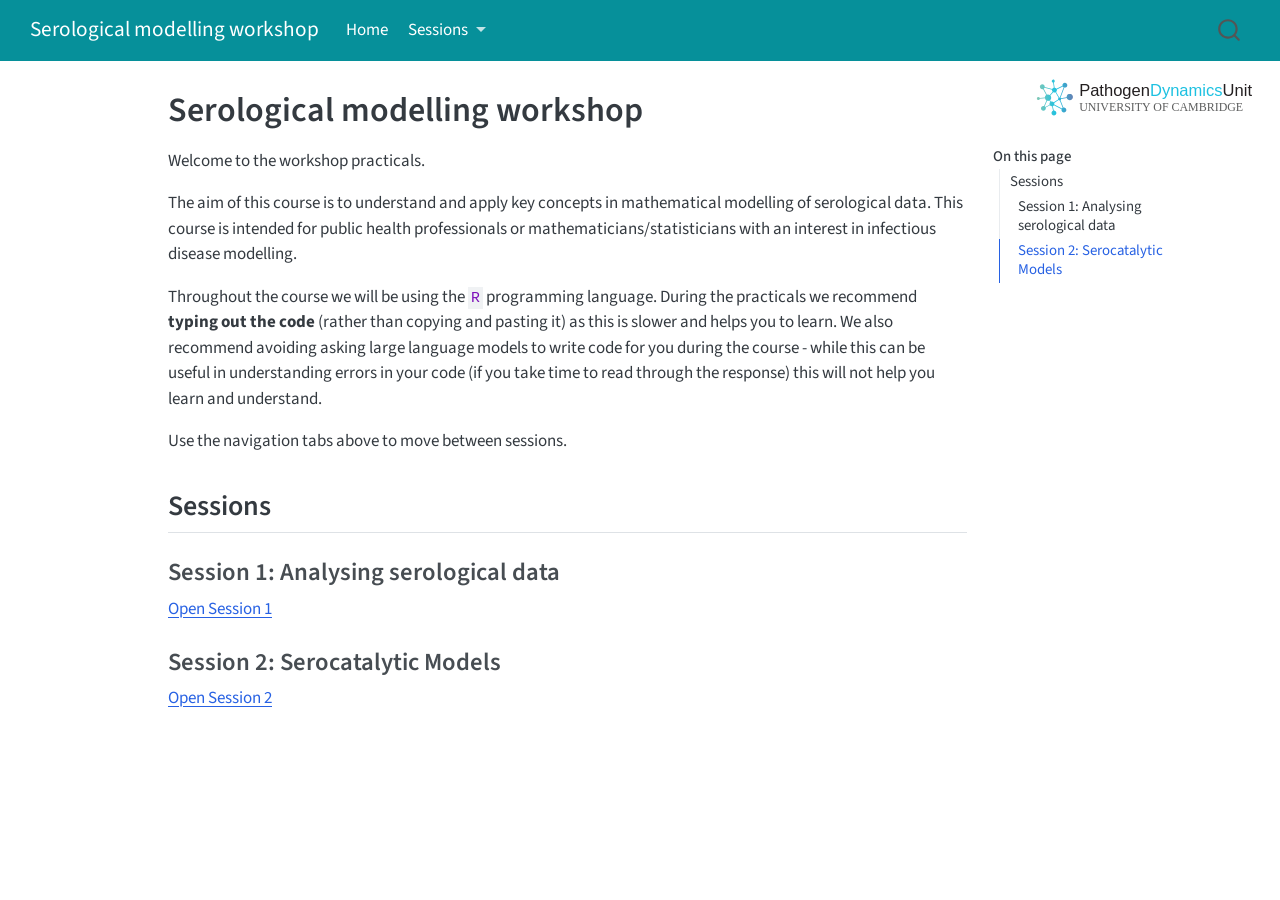
==== index.html @ 4f5a4b9c "Built site for gh-pages" ====
<!DOCTYPE html>
<html xmlns="http://www.w3.org/1999/xhtml" lang="en" xml:lang="en"><head>

<meta charset="utf-8">
<meta name="generator" content="quarto-1.10.19">

<meta name="viewport" content="width=device-width, initial-scale=1.0, user-scalable=yes">


<title>Serological modelling workshop</title>
<style>
/* Default styles provided by pandoc.
** See https://pandoc.org/MANUAL.html#variables-for-html for config info.
*/
span.smallcaps{font-variant: small-caps;}
div.columns{display: flex; gap: 1.5em;}
div.column{flex: auto;}
@media screen {
div.columns{gap: min(4vw, 1.5em);}
div.column{overflow-x: auto;}
}
div.hanging-indent{margin-left: 1.5em; text-indent: -1.5em;}
ul.task-list{list-style: none;}
ul.task-list li input[type="checkbox"] {
  width: 0.8em;
  margin: 0 0.8em 0.2em -1em; /* quarto-specific, see https://github.com/quarto-dev/quarto-cli/issues/4556 */ 
  vertical-align: middle;
}
</style>


<script src="site_libs/quarto-nav/quarto-nav.js"></script>
<script src="site_libs/quarto-nav/headroom.min.js"></script>
<script src="site_libs/clipboard/clipboard.min.js"></script>
<script src="site_libs/quarto-search/autocomplete.umd.js"></script>
<script src="site_libs/quarto-search/fuse.min.js"></script>
<script src="site_libs/quarto-search/quarto-search.js"></script>
<meta name="quarto:offset" content="./">
<script src="site_libs/quarto-html/quarto.js" type="module"></script>
<script src="site_libs/quarto-html/tabsets/tabsets.js" type="module"></script>
<script src="site_libs/quarto-html/popper.min.js"></script>
<script src="site_libs/quarto-html/tippy.umd.min.js"></script>
<script src="site_libs/quarto-html/anchor.min.js"></script>
<link href="site_libs/quarto-html/tippy.css" rel="stylesheet">
<link href="site_libs/quarto-html/quarto-syntax-highlighting-bf27225e3a48a9273f3daa8f8e829971.css" rel="stylesheet" id="quarto-text-highlighting-styles">
<script src="site_libs/bootstrap/bootstrap.min.js"></script>
<link href="site_libs/bootstrap/bootstrap-icons.css" rel="stylesheet">
<link href="site_libs/bootstrap/bootstrap-55617497126496852ff9f5a59253c640.min.css" rel="stylesheet" append-hash="true" id="quarto-bootstrap" data-mode="light">
<script id="quarto-search-options" type="application/json">{
  "location": "navbar",
  "copy-button": false,
  "collapse-after": 3,
  "panel-placement": "end",
  "type": "overlay",
  "limit": 50,
  "keyboard-shortcut": [
    "f",
    "/",
    "s"
  ],
  "show-item-context": false,
  "language": {
    "search-no-results-text": "No results",
    "search-matching-documents-text": "matching documents",
    "search-copy-link-title": "Copy link to search",
    "search-hide-matches-text": "Hide additional matches",
    "search-more-match-text": "more match in this document",
    "search-more-matches-text": "more matches in this document",
    "search-clear-button-title": "Clear",
    "search-text-placeholder": "",
    "search-detached-cancel-button-title": "Cancel",
    "search-submit-button-title": "Submit",
    "search-label": "Search"
  }
}</script>


<link rel="stylesheet" href="styles.css">
</head>

<body class="nav-fixed quarto-light">

<div id="quarto-search-results"></div>
  <header id="quarto-header" class="headroom fixed-top">
    <nav class="navbar navbar-expand-lg " data-bs-theme="dark">
      <div class="navbar-container container-fluid">
      <div class="navbar-brand-container mx-auto">
    <a class="navbar-brand" href="./index.html">
    <span class="navbar-title">Serological modelling workshop</span>
    </a>
  </div>
            <div id="quarto-search" class="" title="Search"></div>
          <button class="navbar-toggler" type="button" data-bs-toggle="collapse" data-bs-target="#navbarCollapse" aria-controls="navbarCollapse" role="menu" aria-expanded="false" aria-label="Toggle navigation" onclick="if (window.quartoToggleHeadroom) { window.quartoToggleHeadroom(); }">
  <span class="navbar-toggler-icon"></span>
</button>
          <div class="collapse navbar-collapse" id="navbarCollapse">
            <ul class="navbar-nav navbar-nav-scroll me-auto">
  <li class="nav-item">
    <a class="nav-link active" href="./index.html" aria-current="page"> 
<span class="menu-text">Home</span></a>
  </li>  
  <li class="nav-item dropdown ">
    <a class="nav-link dropdown-toggle" href="#" id="nav-menu-sessions" role="link" data-bs-toggle="dropdown" aria-expanded="false">
 <span class="menu-text">Sessions</span>
    </a>
    <ul class="dropdown-menu" aria-labelledby="nav-menu-sessions">    
        <li>
    <a class="dropdown-item" href="./sessions/serology-introduction.html">
 <span class="dropdown-text">Introduction to serology</span></a>
  </li>  
        <li>
    <a class="dropdown-item" href="./sessions/serocatalytic-models-practical.html">
 <span class="dropdown-text">Serocatalytic models</span></a>
  </li>  
    </ul>
  </li>
</ul>
          </div> <!-- /navcollapse -->
            <div class="quarto-navbar-tools">
</div>
      </div> <!-- /container-fluid -->
    </nav>
</header>
<!-- content -->
<div id="quarto-content" class="quarto-container page-columns page-rows-contents page-layout-article page-navbar">
<!-- sidebar -->
<!-- margin-sidebar -->
    <div id="quarto-margin-sidebar" class="sidebar margin-sidebar">
        <nav id="TOC" role="doc-toc" class="toc-active">
    <h2 id="toc-title">On this page</h2>
   
  <ul>
  <li><a href="#sessions" id="toc-sessions" class="nav-link active" data-scroll-target="#sessions">Sessions</a>
  <ul class="collapse">
  <li><a href="#session-1-analysing-serological-data" id="toc-session-1-analysing-serological-data" class="nav-link" data-scroll-target="#session-1-analysing-serological-data">Session 1: Analysing serological data</a></li>
  <li><a href="#session-2-serocatalytic-models" id="toc-session-2-serocatalytic-models" class="nav-link" data-scroll-target="#session-2-serocatalytic-models">Session 2: Serocatalytic Models</a></li>
  </ul></li>
  </ul>
</nav>
    </div>
<!-- main -->
<main class="content" id="quarto-document-content">

<header id="title-block-header" class="quarto-title-block default">
<div class="quarto-title">
<h1 class="title">Serological modelling workshop</h1>
</div>



<div class="quarto-title-meta">

    
  
    
  </div>
  


</header>


<p>Welcome to the workshop practicals.</p>
<p>The aim of this course is to understand and apply key concepts in mathematical modelling of serological data. This course is intended for public health professionals or mathematicians/statisticians with an interest in infectious disease modelling.</p>
<p>Throughout the course we will be using the <code>R</code> programming language. During the practicals we recommend <strong>typing out the code</strong> (rather than copying and pasting it) as this is slower and helps you to learn. We also recommend avoiding asking large language models to write code for you during the course - while this can be useful in understanding errors in your code (if you take time to read through the response) this will not help you learn and understand.</p>
<div class="workshop-logos">
<div class="quarto-figure quarto-figure-center">
<figure class="figure">
<p><img src="assets/pdu_logo.svg" class="workshop-logo img-fluid figure-img"></p>
<figcaption>PDU logo</figcaption>
</figure>
</div>
</div>
<p>Use the navigation tabs above to move between sessions.</p>
<section id="sessions" class="level2">
<h2 class="anchored" data-anchor-id="sessions">Sessions</h2>
<section id="session-1-analysing-serological-data" class="level3">
<h3 class="anchored" data-anchor-id="session-1-analysing-serological-data">Session 1: Analysing serological data</h3>
<p><a href="./sessions/serology-introduction.html">Open Session 1</a></p>
</section>
<section id="session-2-serocatalytic-models" class="level3">
<h3 class="anchored" data-anchor-id="session-2-serocatalytic-models">Session 2: Serocatalytic Models</h3>
<p><a href="./sessions/serocatalytic-models-practical.html">Open Session 2</a></p>


</section>
</section>

</main> <!-- /main -->
<script id="quarto-html-after-body" type="application/javascript">
  window.document.addEventListener("DOMContentLoaded", function (event) {
    const icon = "";
    const anchorJS = new window.AnchorJS();
    anchorJS.options = {
      placement: 'right',
      icon: icon
    };
    anchorJS.add('.anchored');
    const isCodeAnnotation = (el) => {
      for (const clz of el.classList) {
        if (clz.startsWith('code-annotation-')) {                     
          return true;
        }
      }
      return false;
    }
    const onCopySuccess = function(e) {
      // button target
      const button = e.trigger;
      // don't keep focus
      button.blur();
      // flash "checked"
      button.classList.add('code-copy-button-checked');
      var currentTitle = button.getAttribute("title");
      button.setAttribute("title", "Copied!");
      let tooltip;
      if (window.bootstrap) {
        button.setAttribute("data-bs-toggle", "tooltip");
        button.setAttribute("data-bs-placement", "left");
        button.setAttribute("data-bs-title", "Copied!");
        tooltip = new bootstrap.Tooltip(button, 
          { trigger: "manual", 
            customClass: "code-copy-button-tooltip",
            offset: [0, -8]});
        tooltip.show();    
      }
      setTimeout(function() {
        if (tooltip) {
          tooltip.hide();
          button.removeAttribute("data-bs-title");
          button.removeAttribute("data-bs-toggle");
          button.removeAttribute("data-bs-placement");
        }
        button.setAttribute("title", currentTitle);
        button.classList.remove('code-copy-button-checked');
      }, 1000);
      // clear code selection
      e.clearSelection();
    }
    const getTextToCopy = function(trigger) {
      const outerScaffold = trigger.parentElement.cloneNode(true);
      const codeEl = outerScaffold.querySelector('code');
      for (const childEl of codeEl.children) {
        if (isCodeAnnotation(childEl)) {
          childEl.remove();
        }
      }
      return codeEl.innerText;
    }
    const clipboard = new window.ClipboardJS('.code-copy-button:not([data-in-quarto-modal])', {
      text: getTextToCopy
    });
    clipboard.on('success', onCopySuccess);
    if (window.document.getElementById('quarto-embedded-source-code-modal')) {
      const clipboardModal = new window.ClipboardJS('.code-copy-button[data-in-quarto-modal]', {
        text: getTextToCopy,
        container: window.document.getElementById('quarto-embedded-source-code-modal')
      });
      clipboardModal.on('success', onCopySuccess);
    }
      var localhostRegex = new RegExp(/^(?:http|https):\/\/localhost\:?[0-9]*\//);
      var mailtoRegex = new RegExp(/^mailto:/);
        var filterRegex = new RegExp("https:\/\/EmilieFinch\.github\.io\/serology-workshop\/");
      var isInternal = (href) => {
          return filterRegex.test(href) || localhostRegex.test(href) || mailtoRegex.test(href);
      }
      // Inspect non-navigation links and adorn them if external
     var links = window.document.querySelectorAll('a[href]:not(.nav-link):not(.navbar-brand):not(.toc-action):not(.sidebar-link):not(.sidebar-item-toggle):not(.pagination-link):not(.no-external):not([aria-hidden]):not(.dropdown-item):not(.quarto-navigation-tool):not(.about-link)');
      for (var i=0; i<links.length; i++) {
        const link = links[i];
        if (!isInternal(link.href)) {
          // undo the damage that might have been done by quarto-nav.js in the case of
          // links that we want to consider external
          if (link.dataset.originalHref !== undefined) {
            link.href = link.dataset.originalHref;
          }
        }
      }
    function tippyHover(el, contentFn, onTriggerFn, onUntriggerFn) {
      const config = {
        allowHTML: true,
        maxWidth: 500,
        delay: 100,
        arrow: false,
        appendTo: function(el) {
            return el.parentElement;
        },
        interactive: true,
        interactiveBorder: 10,
        theme: 'quarto',
        placement: 'bottom-start',
      };
      if (contentFn) {
        config.content = contentFn;
      }
      if (onTriggerFn) {
        config.onTrigger = onTriggerFn;
      }
      if (onUntriggerFn) {
        config.onUntrigger = onUntriggerFn;
      }
      window.tippy(el, config); 
    }
    const noterefs = window.document.querySelectorAll('a[role="doc-noteref"]');
    for (var i=0; i<noterefs.length; i++) {
      const ref = noterefs[i];
      tippyHover(ref, function() {
        // use id or data attribute instead here
        let href = ref.getAttribute('data-footnote-href') || ref.getAttribute('href');
        try { href = new URL(href).hash; } catch {}
        const id = href.replace(/^#\/?/, "");
        const note = window.document.getElementById(id);
        if (note) {
          return note.innerHTML;
        } else {
          return "";
        }
      });
    }
    const xrefs = window.document.querySelectorAll('a.quarto-xref');
    const processXRef = (id, note) => {
      // Strip column container classes
      const stripColumnClz = (el) => {
        el.classList.remove("page-full", "page-columns");
        if (el.children) {
          for (const child of el.children) {
            stripColumnClz(child);
          }
        }
      }
      stripColumnClz(note)
      if (id === null || id.startsWith('sec-')) {
        // Special case sections, only their first couple elements
        const container = document.createElement("div");
        if (note.children && note.children.length > 2) {
          container.appendChild(note.children[0].cloneNode(true));
          for (let i = 1; i < note.children.length; i++) {
            const child = note.children[i];
            if (child.tagName === "P" && child.innerText === "") {
              continue;
            } else {
              container.appendChild(child.cloneNode(true));
              break;
            }
          }
          if (window.Quarto?.typesetMath) {
            window.Quarto.typesetMath(container);
          }
          return container.innerHTML
        } else {
          if (window.Quarto?.typesetMath) {
            window.Quarto.typesetMath(note);
          }
          return note.innerHTML;
        }
      } else {
        // Remove any anchor links if they are present
        const anchorLink = note.querySelector('a.anchorjs-link');
        if (anchorLink) {
          anchorLink.remove();
        }
        if (window.Quarto?.typesetMath) {
          window.Quarto.typesetMath(note);
        }
        if (note.classList.contains("callout")) {
          return note.outerHTML;
        } else {
          return note.innerHTML;
        }
      }
    }
    for (var i=0; i<xrefs.length; i++) {
      const xref = xrefs[i];
      tippyHover(xref, undefined, function(instance) {
        instance.disable();
        let url = xref.getAttribute('href');
        let hash = undefined; 
        if (url.startsWith('#')) {
          hash = url;
        } else {
          try { hash = new URL(url).hash; } catch {}
        }
        if (hash) {
          const id = hash.replace(/^#\/?/, "");
          const note = window.document.getElementById(id);
          if (note !== null) {
            try {
              const html = processXRef(id, note.cloneNode(true));
              instance.setContent(html);
            } finally {
              instance.enable();
              instance.show();
            }
          } else {
            // See if we can fetch this
            fetch(url.split('#')[0])
            .then(res => res.text())
            .then(html => {
              const parser = new DOMParser();
              const htmlDoc = parser.parseFromString(html, "text/html");
              const note = htmlDoc.getElementById(id);
              if (note !== null) {
                const html = processXRef(id, note);
                instance.setContent(html);
              } 
            }).finally(() => {
              instance.enable();
              instance.show();
            });
          }
        } else {
          // See if we can fetch a full url (with no hash to target)
          // This is a special case and we should probably do some content thinning / targeting
          fetch(url)
          .then(res => res.text())
          .then(html => {
            const parser = new DOMParser();
            const htmlDoc = parser.parseFromString(html, "text/html");
            const note = htmlDoc.querySelector('main.content');
            if (note !== null) {
              // This should only happen for chapter cross references
              // (since there is no id in the URL)
              // remove the first header
              if (note.children.length > 0 && note.children[0].tagName === "HEADER") {
                note.children[0].remove();
              }
              const html = processXRef(null, note);
              instance.setContent(html);
            } 
          }).finally(() => {
            instance.enable();
            instance.show();
          });
        }
      }, function(instance) {
      });
    }
        let selectedAnnoteEl;
        const selectorForAnnotation = ( cell, annotation) => {
          let cellAttr = 'data-code-cell="' + cell + '"';
          let lineAttr = 'data-code-annotation="' +  annotation + '"';
          const selector = 'span[' + cellAttr + '][' + lineAttr + ']';
          return selector;
        }
        const selectCodeLines = (annoteEl) => {
          const doc = window.document;
          const targetCell = annoteEl.getAttribute("data-target-cell");
          const targetAnnotation = annoteEl.getAttribute("data-target-annotation");
          const annoteSpan = window.document.querySelector(selectorForAnnotation(targetCell, targetAnnotation));
          const lines = annoteSpan.getAttribute("data-code-lines").split(",");
          const lineIds = lines.map((line) => {
            return targetCell + "-" + line;
          })
          let top = null;
          let height = null;
          let parent = null;
          if (lineIds.length > 0) {
              //compute the position of the single el (top and bottom and make a div)
              const el = window.document.getElementById(lineIds[0]);
              top = el.offsetTop;
              height = el.offsetHeight;
              parent = el.parentElement.parentElement;
            if (lineIds.length > 1) {
              const lastEl = window.document.getElementById(lineIds[lineIds.length - 1]);
              const bottom = lastEl.offsetTop + lastEl.offsetHeight;
              height = bottom - top;
            }
            if (top !== null && height !== null && parent !== null) {
              // cook up a div (if necessary) and position it 
              let div = window.document.getElementById("code-annotation-line-highlight");
              if (div === null) {
                div = window.document.createElement("div");
                div.setAttribute("id", "code-annotation-line-highlight");
                div.style.position = 'absolute';
                parent.appendChild(div);
              }
              div.style.top = top - 2 + "px";
              div.style.height = height + 4 + "px";
              div.style.left = 0;
              let gutterDiv = window.document.getElementById("code-annotation-line-highlight-gutter");
              if (gutterDiv === null) {
                gutterDiv = window.document.createElement("div");
                gutterDiv.setAttribute("id", "code-annotation-line-highlight-gutter");
                gutterDiv.style.position = 'absolute';
                const codeCell = window.document.getElementById(targetCell);
                const gutter = codeCell.querySelector('.code-annotation-gutter');
                gutter.appendChild(gutterDiv);
              }
              gutterDiv.style.top = top - 2 + "px";
              gutterDiv.style.height = height + 4 + "px";
            }
            selectedAnnoteEl = annoteEl;
          }
        };
        const unselectCodeLines = () => {
          const elementsIds = ["code-annotation-line-highlight", "code-annotation-line-highlight-gutter"];
          elementsIds.forEach((elId) => {
            const div = window.document.getElementById(elId);
            if (div) {
              div.remove();
            }
          });
          selectedAnnoteEl = undefined;
        };
          // Handle positioning of the toggle
      window.addEventListener(
        "resize",
        throttle(() => {
          elRect = undefined;
          if (selectedAnnoteEl) {
            selectCodeLines(selectedAnnoteEl);
          }
        }, 10)
      );
      function throttle(fn, ms) {
      let throttle = false;
      let timer;
        return (...args) => {
          if(!throttle) { // first call gets through
              fn.apply(this, args);
              throttle = true;
          } else { // all the others get throttled
              if(timer) clearTimeout(timer); // cancel #2
              timer = setTimeout(() => {
                fn.apply(this, args);
                timer = throttle = false;
              }, ms);
          }
        };
      }
        // Attach click handler to the DT
        const annoteDls = window.document.querySelectorAll('dt[data-target-cell]');
        for (const annoteDlNode of annoteDls) {
          annoteDlNode.addEventListener('click', (event) => {
            const clickedEl = event.target;
            if (clickedEl !== selectedAnnoteEl) {
              unselectCodeLines();
              const activeEl = window.document.querySelector('dt[data-target-cell].code-annotation-active');
              if (activeEl) {
                activeEl.classList.remove('code-annotation-active');
              }
              selectCodeLines(clickedEl);
              clickedEl.classList.add('code-annotation-active');
            } else {
              // Unselect the line
              unselectCodeLines();
              clickedEl.classList.remove('code-annotation-active');
            }
          });
        }
    const findCites = (el) => {
      const parentEl = el.parentElement;
      if (parentEl) {
        const cites = parentEl.dataset.cites;
        if (cites) {
          return {
            el,
            cites: cites.split(' ')
          };
        } else {
          return findCites(el.parentElement)
        }
      } else {
        return undefined;
      }
    };
    var bibliorefs = window.document.querySelectorAll('a[role="doc-biblioref"]');
    for (var i=0; i<bibliorefs.length; i++) {
      const ref = bibliorefs[i];
      const citeInfo = findCites(ref);
      if (citeInfo) {
        tippyHover(citeInfo.el, function() {
          var popup = window.document.createElement('div');
          citeInfo.cites.forEach(function(cite) {
            var citeDiv = window.document.createElement('div');
            citeDiv.classList.add('hanging-indent');
            citeDiv.classList.add('csl-entry');
            var biblioDiv = window.document.getElementById('ref-' + cite);
            if (biblioDiv) {
              citeDiv.innerHTML = biblioDiv.innerHTML;
            }
            popup.appendChild(citeDiv);
          });
          return popup.innerHTML;
        });
      }
    }
  });
  </script>
</div> <!-- /content -->




</body></html>
---- site_libs/quarto-html/tippy.css ----
.tippy-box[data-animation=fade][data-state=hidden]{opacity:0}[data-tippy-root]{max-width:calc(100vw - 10px)}.tippy-box{position:relative;background-color:#333;color:#fff;border-radius:4px;font-size:14px;line-height:1.4;white-space:normal;outline:0;transition-property:transform,visibility,opacity}.tippy-box[data-placement^=top]>.tippy-arrow{bottom:0}.tippy-box[data-placement^=top]>.tippy-arrow:before{bottom:-7px;left:0;border-width:8px 8px 0;border-top-color:initial;transform-origin:center top}.tippy-box[data-placement^=bottom]>.tippy-arrow{top:0}.tippy-box[data-placement^=bottom]>.tippy-arrow:before{top:-7px;left:0;border-width:0 8px 8px;border-bottom-color:initial;transform-origin:center bottom}.tippy-box[data-placement^=left]>.tippy-arrow{right:0}.tippy-box[data-placement^=left]>.tippy-arrow:before{border-width:8px 0 8px 8px;border-left-color:initial;right:-7px;transform-origin:center left}.tippy-box[data-placement^=right]>.tippy-arrow{left:0}.tippy-box[data-placement^=right]>.tippy-arrow:before{left:-7px;border-width:8px 8px 8px 0;border-right-color:initial;transform-origin:center right}.tippy-box[data-inertia][data-state=visible]{transition-timing-function:cubic-bezier(.54,1.5,.38,1.11)}.tippy-arrow{width:16px;height:16px;color:#333}.tippy-arrow:before{content:"";position:absolute;border-color:transparent;border-style:solid}.tippy-content{position:relative;padding:5px 9px;z-index:1}
---- site_libs/quarto-html/quarto-syntax-highlighting-bf27225e3a48a9273f3daa8f8e829971.css ----
/* quarto syntax highlight colors */
:root {
  --quarto-hl-ot-color: #003B4F;
  --quarto-hl-at-color: #657422;
  --quarto-hl-ss-color: #20794D;
  --quarto-hl-an-color: #5E5E5E;
  --quarto-hl-fu-color: #4758AB;
  --quarto-hl-st-color: #20794D;
  --quarto-hl-cf-color: #003B4F;
  --quarto-hl-op-color: #5E5E5E;
  --quarto-hl-er-color: #AD0000;
  --quarto-hl-bn-color: #AD0000;
  --quarto-hl-al-color: #AD0000;
  --quarto-hl-va-color: #111111;
  --quarto-hl-bu-color: inherit;
  --quarto-hl-ex-color: inherit;
  --quarto-hl-pp-color: #AD0000;
  --quarto-hl-in-color: #5E5E5E;
  --quarto-hl-vs-color: #20794D;
  --quarto-hl-wa-color: #5E5E5E;
  --quarto-hl-do-color: #5E5E5E;
  --quarto-hl-im-color: #00769E;
  --quarto-hl-ch-color: #20794D;
  --quarto-hl-dt-color: #AD0000;
  --quarto-hl-fl-color: #AD0000;
  --quarto-hl-co-color: #5E5E5E;
  --quarto-hl-cv-color: #5E5E5E;
  --quarto-hl-cn-color: #8f5902;
  --quarto-hl-sc-color: #5E5E5E;
  --quarto-hl-dv-color: #AD0000;
  --quarto-hl-kw-color: #003B4F;
}

/* other quarto variables */
:root {
  --quarto-font-monospace: SFMono-Regular, Menlo, Monaco, Consolas, "Liberation Mono", "Courier New", monospace;
}

/* syntax highlight based on Pandoc's rules */
pre > code.sourceCode > span {
  color: #003B4F;
}

code.sourceCode > span {
  color: #003B4F;
}

div.sourceCode,
div.sourceCode pre.sourceCode {
  color: #003B4F;
}

/* Normal */
code span {
  color: #003B4F;
}

/* Alert */
code span.al {
  color: #AD0000;
  font-style: inherit;
}

/* Annotation */
code span.an {
  color: #5E5E5E;
  font-style: inherit;
}

/* Attribute */
code span.at {
  color: #657422;
  font-style: inherit;
}

/* BaseN */
code span.bn {
  color: #AD0000;
  font-style: inherit;
}

/* BuiltIn */
code span.bu {
  font-style: inherit;
}

/* ControlFlow */
code span.cf {
  color: #003B4F;
  font-weight: bold;
  font-style: inherit;
}

/* Char */
code span.ch {
  color: #20794D;
  font-style: inherit;
}

/* Constant */
code span.cn {
  color: #8f5902;
  font-style: inherit;
}

/* Comment */
code span.co {
  color: #5E5E5E;
  font-style: inherit;
}

/* CommentVar */
code span.cv {
  color: #5E5E5E;
  font-style: italic;
}

/* Documentation */
code span.do {
  color: #5E5E5E;
  font-style: italic;
}

/* DataType */
code span.dt {
  color: #AD0000;
  font-style: inherit;
}

/* DecVal */
code span.dv {
  color: #AD0000;
  font-style: inherit;
}

/* Error */
code span.er {
  color: #AD0000;
  font-style: inherit;
}

/* Extension */
code span.ex {
  font-style: inherit;
}

/* Float */
code span.fl {
  color: #AD0000;
  font-style: inherit;
}

/* Function */
code span.fu {
  color: #4758AB;
  font-style: inherit;
}

/* Import */
code span.im {
  color: #00769E;
  font-style: inherit;
}

/* Information */
code span.in {
  color: #5E5E5E;
  font-style: inherit;
}

/* Keyword */
code span.kw {
  color: #003B4F;
  font-weight: bold;
  font-style: inherit;
}

/* Operator */
code span.op {
  color: #5E5E5E;
  font-style: inherit;
}

/* Other */
code span.ot {
  color: #003B4F;
  font-style: inherit;
}

/* Preprocessor */
code span.pp {
  color: #AD0000;
  font-style: inherit;
}

/* SpecialChar */
code span.sc {
  color: #5E5E5E;
  font-style: inherit;
}

/* SpecialString */
code span.ss {
  color: #20794D;
  font-style: inherit;
}

/* String */
code span.st {
  color: #20794D;
  font-style: inherit;
}

/* Variable */
code span.va {
  color: #111111;
  font-style: inherit;
}

/* VerbatimString */
code span.vs {
  color: #20794D;
  font-style: inherit;
}

/* Warning */
code span.wa {
  color: #5E5E5E;
  font-style: italic;
}

.prevent-inlining {
  content: "</";
}

/*# sourceMappingURL=8be38f48d34c45af72792cbd699585e7.css.map */
---- styles.css ----
:root {
  --workshop-teal: #06909a;
}

.navbar {
  background-color: var(--workshop-teal) !important;
}

.navbar .navbar-brand,
.navbar .nav-link,
.navbar .navbar-toggler,
.navbar .quarto-search-button {
  color: #ffffff !important;
}

.navbar .quarto-search-button svg {
  color: #ffffff !important;
  fill: none !important;
  stroke: #ffffff !important;
}

.navbar .nav-link:hover,
.navbar .nav-link:focus,
.navbar .navbar-brand:hover,
.navbar .navbar-brand:focus,
.navbar .quarto-search-button:hover,
.navbar .quarto-search-button:focus {
  color: #ffffff !important;
  opacity: 0.82;
}

.navbar .dropdown-menu {
  border-top: 3px solid var(--workshop-teal);
}

.workshop-logos {
  position: absolute;
  top: 1rem;
  right: 1.5rem;
  margin: 0;
  z-index: 2;
}

.workshop-logos figcaption {
  display: none;
}

.workshop-logos .quarto-figure {
  margin: 0 0 0 auto !important;
  text-align: right;
}

.workshop-logo {
  display: block;
  width: 220px;
  max-width: 100%;
  height: auto;
  visibility: visible !important;
}

#quarto-content {
  position: relative;
}

#TOC {
  padding-top: 4rem;
}

@media (max-width: 991.98px) {
  .workshop-logos {
    position: static;
    display: flex;
    justify-content: flex-end;
    margin: 1rem 0 2rem;
  }

  #TOC {
    padding-top: 0;
  }
}
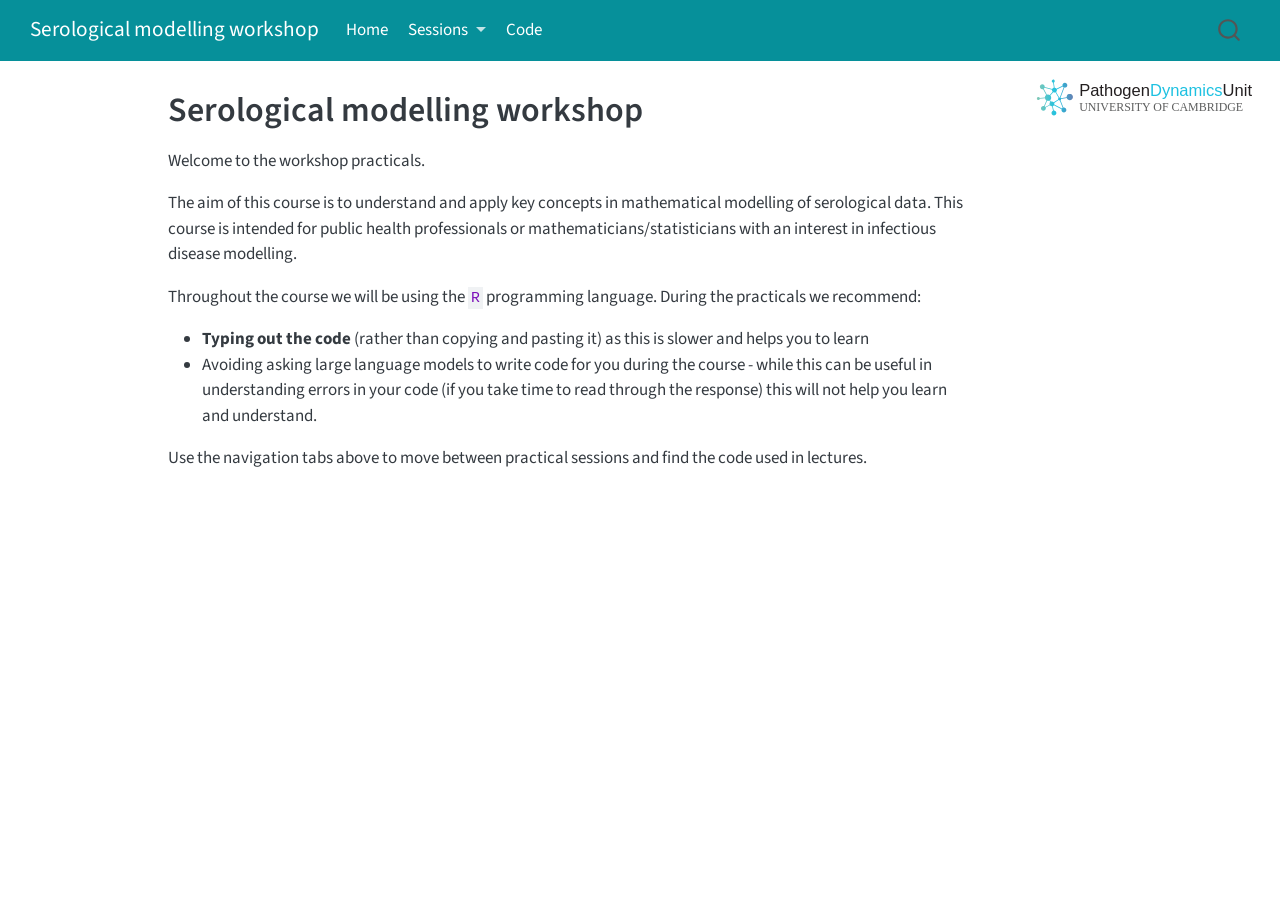
==== commit 9ce4f18e: "Built site for gh-pages" ====
--- a/index.html
+++ b/index.html
@@ -114,6 +114,10 @@
   </li>  
     </ul>
   </li>
+  <li class="nav-item">
+    <a class="nav-link" href="./code/Simulation_and_Inference.html"> 
+<span class="menu-text">Code</span></a>
+  </li>  
 </ul>
           </div> <!-- /navcollapse -->
             <div class="quarto-navbar-tools">
@@ -125,18 +129,8 @@
 <div id="quarto-content" class="quarto-container page-columns page-rows-contents page-layout-article page-navbar">
 <!-- sidebar -->
 <!-- margin-sidebar -->
-    <div id="quarto-margin-sidebar" class="sidebar margin-sidebar">
-        <nav id="TOC" role="doc-toc" class="toc-active">
-    <h2 id="toc-title">On this page</h2>
-   
-  <ul>
-  <li><a href="#sessions" id="toc-sessions" class="nav-link active" data-scroll-target="#sessions">Sessions</a>
-  <ul class="collapse">
-  <li><a href="#session-1-analysing-serological-data" id="toc-session-1-analysing-serological-data" class="nav-link" data-scroll-target="#session-1-analysing-serological-data">Session 1: Analysing serological data</a></li>
-  <li><a href="#session-2-serocatalytic-models" id="toc-session-2-serocatalytic-models" class="nav-link" data-scroll-target="#session-2-serocatalytic-models">Session 2: Serocatalytic Models</a></li>
-  </ul></li>
-  </ul>
-</nav>
+    <div id="quarto-margin-sidebar" class="sidebar margin-sidebar zindex-bottom">
+        
     </div>
 <!-- main -->
 <main class="content" id="quarto-document-content">
@@ -162,7 +156,11 @@
 
 <p>Welcome to the workshop practicals.</p>
 <p>The aim of this course is to understand and apply key concepts in mathematical modelling of serological data. This course is intended for public health professionals or mathematicians/statisticians with an interest in infectious disease modelling.</p>
-<p>Throughout the course we will be using the <code>R</code> programming language. During the practicals we recommend <strong>typing out the code</strong> (rather than copying and pasting it) as this is slower and helps you to learn. We also recommend avoiding asking large language models to write code for you during the course - while this can be useful in understanding errors in your code (if you take time to read through the response) this will not help you learn and understand.</p>
+<p>Throughout the course we will be using the <code>R</code> programming language. During the practicals we recommend:</p>
+<ul>
+<li><strong>Typing out the code</strong> (rather than copying and pasting it) as this is slower and helps you to learn</li>
+<li>Avoiding asking large language models to write code for you during the course - while this can be useful in understanding errors in your code (if you take time to read through the response) this will not help you learn and understand.</li>
+</ul>
 <div class="workshop-logos">
 <div class="quarto-figure quarto-figure-center">
 <figure class="figure">
@@ -171,20 +169,9 @@
 </figure>
 </div>
 </div>
-<p>Use the navigation tabs above to move between sessions.</p>
-<section id="sessions" class="level2">
-<h2 class="anchored" data-anchor-id="sessions">Sessions</h2>
-<section id="session-1-analysing-serological-data" class="level3">
-<h3 class="anchored" data-anchor-id="session-1-analysing-serological-data">Session 1: Analysing serological data</h3>
-<p><a href="./sessions/serology-introduction.html">Open Session 1</a></p>
-</section>
-<section id="session-2-serocatalytic-models" class="level3">
-<h3 class="anchored" data-anchor-id="session-2-serocatalytic-models">Session 2: Serocatalytic Models</h3>
-<p><a href="./sessions/serocatalytic-models-practical.html">Open Session 2</a></p>
-
-
-</section>
-</section>
+<p>Use the navigation tabs above to move between practical sessions and find the code used in lectures.</p>
+
+
 
 </main> <!-- /main -->
 <script id="quarto-html-after-body" type="application/javascript">
